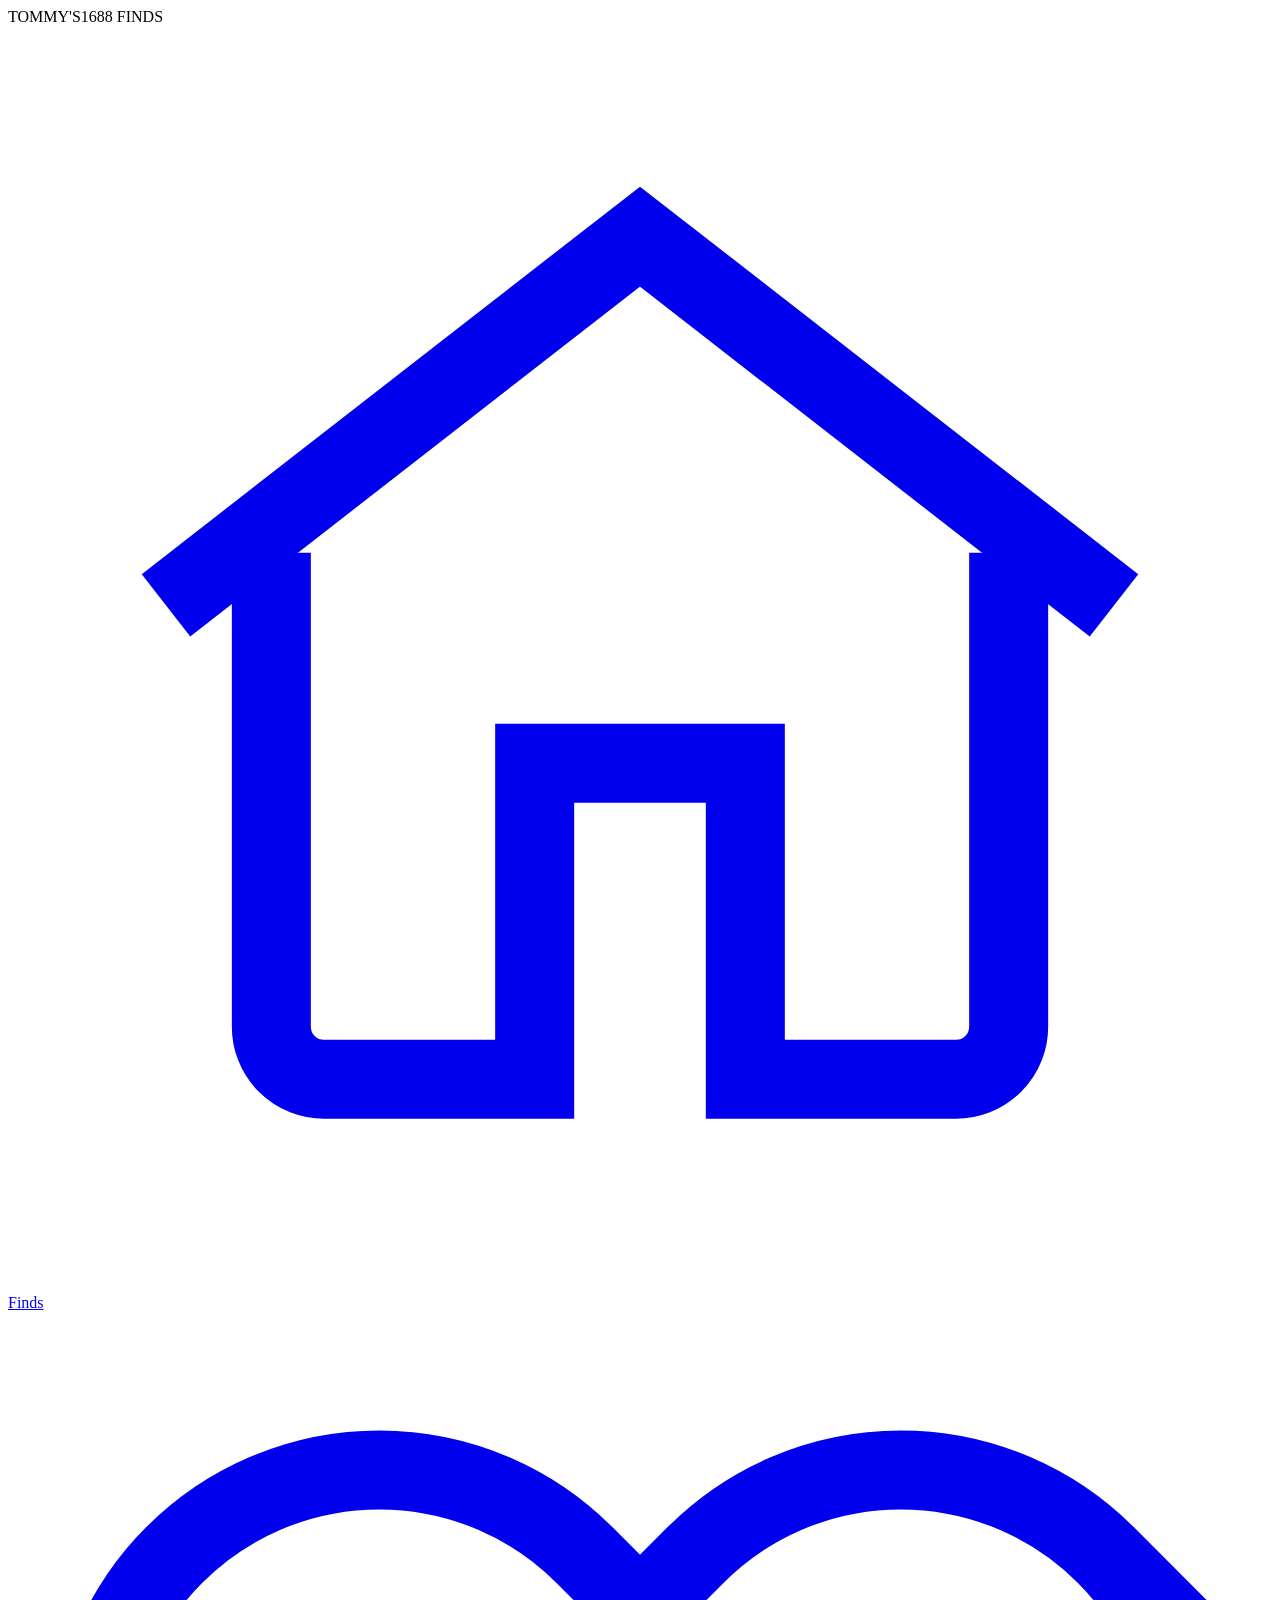
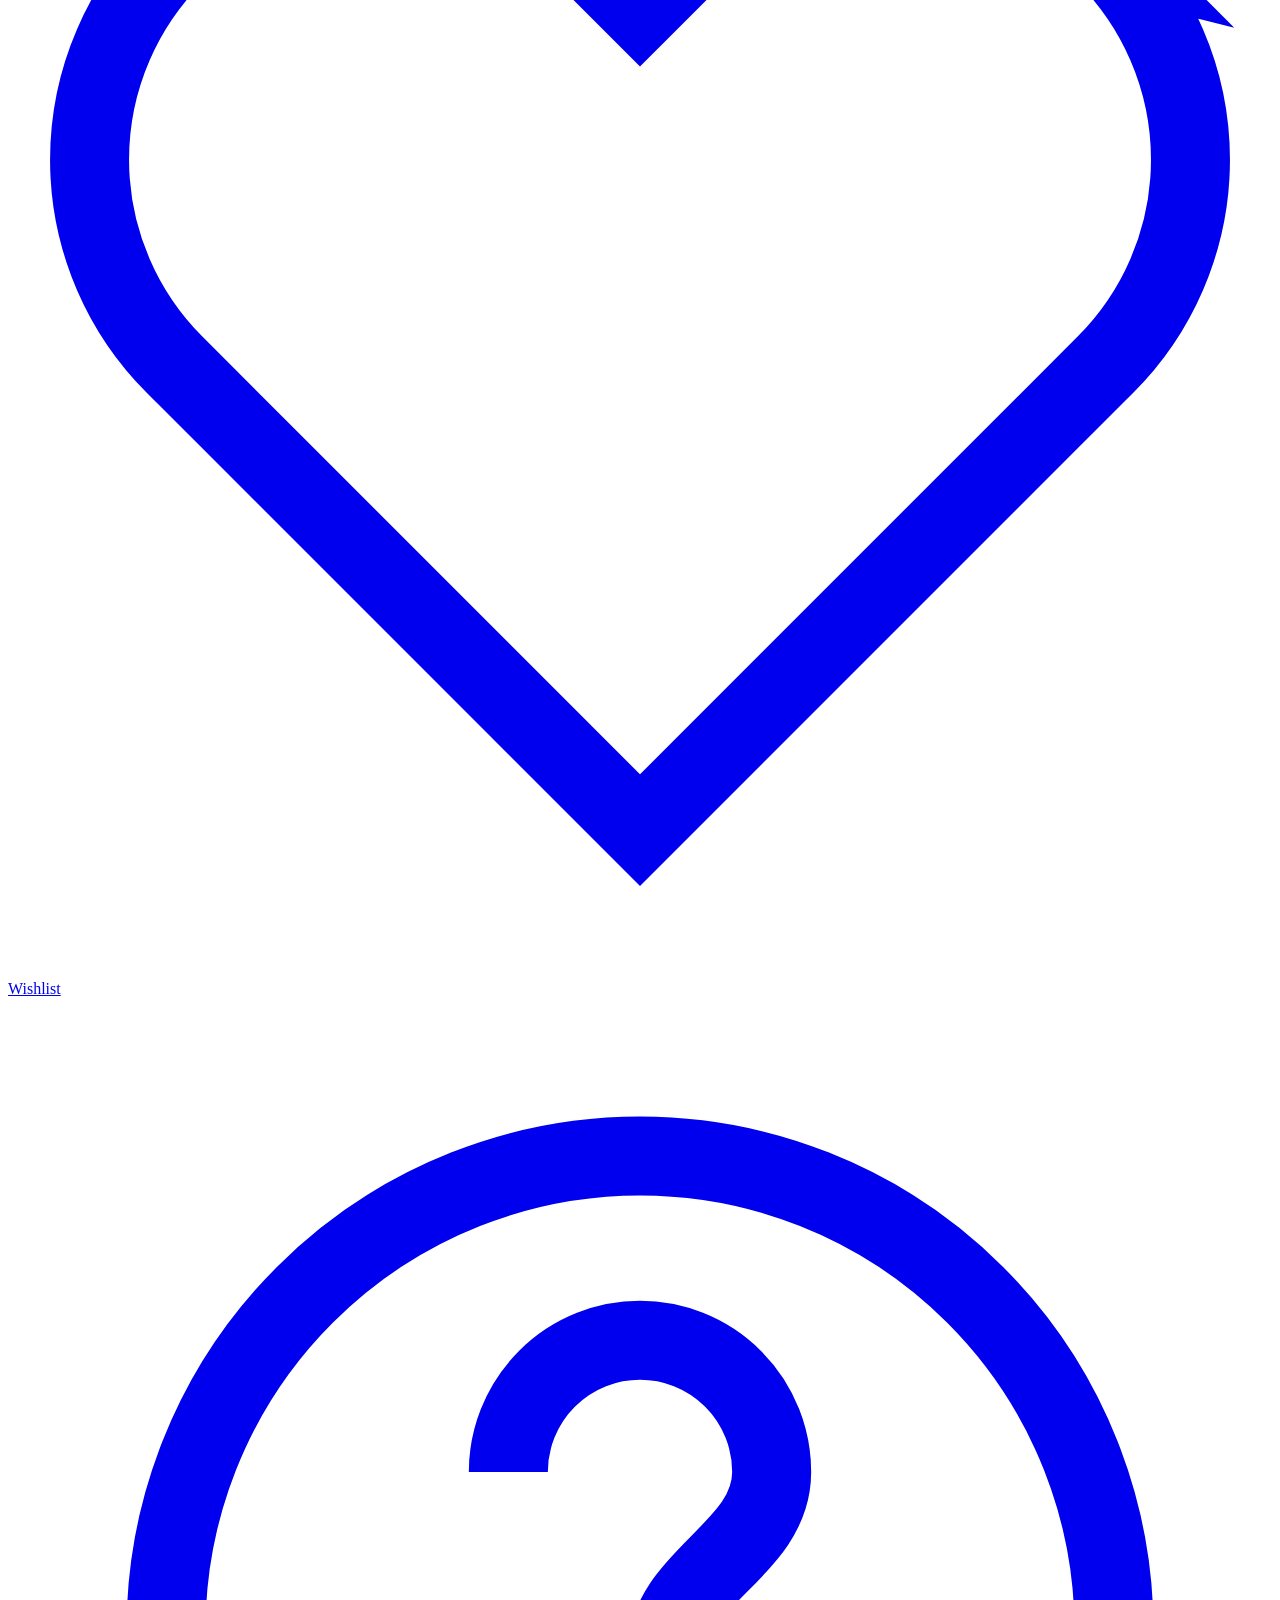
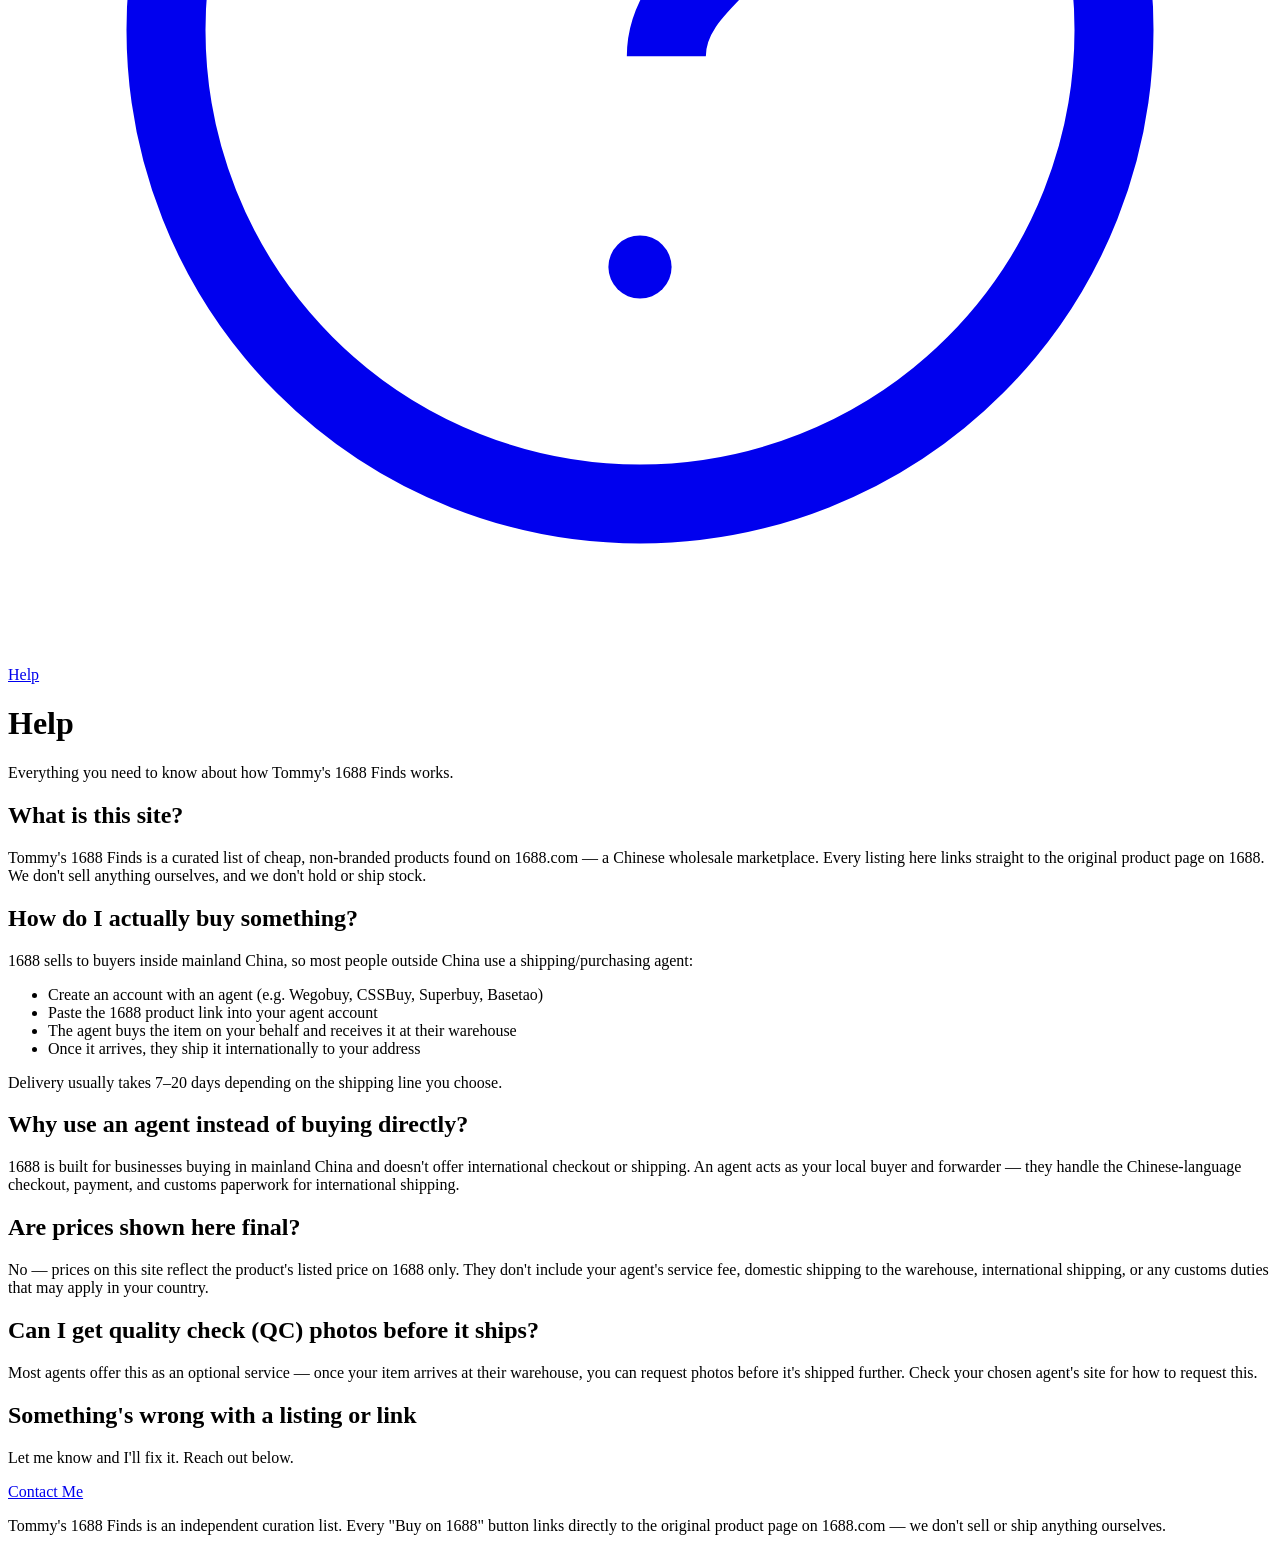
==== help.html @ e256de7d "Add files via upload" ====
<!DOCTYPE html>
<html lang="en">
<head>
<meta charset="UTF-8" />
<meta name="viewport" content="width=device-width, initial-scale=1.0" />
<title>Help — Tommy's 1688 Finds</title>
<link rel="icon" href="data:image/svg+xml,%3Csvg xmlns='http://www.w3.org/2000/svg' viewBox='0 0 100 100'%3E%3Crect width='100' height='100' rx='16' fill='%230a0a0a'/%3E%3Ctext x='50' y='68' font-family='Arial,sans-serif' font-size='58' font-weight='900' fill='%23fff' text-anchor='middle'%3ET%3C/text%3E%3C/svg%3E" />
<link rel="preconnect" href="https://fonts.googleapis.com" />
<link href="https://fonts.googleapis.com/css2?family=Archivo+Narrow:wght@400;500;600&family=Bebas+Neue&display=swap" rel="stylesheet" />
<link rel="stylesheet" href="assets/style.css" />
</head>
<body>

<div class="layout">

  <aside class="sidebar">
    <div class="logo">TOMMY'S<span>1688 FINDS</span></div>
    <nav class="side-nav">
      <a class="side-item" href="index.html">
        <svg viewBox="0 0 24 24" fill="none" stroke="currentColor" stroke-width="1.5"><path d="M3 11l9-7 9 7"/><path d="M5 10v9a1 1 0 0 0 1 1h4v-6h4v6h4a1 1 0 0 0 1-1v-9"/></svg>
        Finds
      </a>
      <a class="side-item" href="wishlist.html">
        <svg viewBox="0 0 24 24" fill="none" stroke="currentColor" stroke-width="1.5"><path d="M20.84 4.61a5.5 5.5 0 0 0-7.78 0L12 5.67l-1.06-1.06a5.5 5.5 0 0 0-7.78 7.78l1.06 1.06L12 21.23l7.78-7.78 1.06-1.06a5.5 5.5 0 0 0 0-7.78z"/></svg>
        Wishlist<span class="wish-count-badge" style="display:none;">0</span>
      </a>
      <a class="side-item active" href="help.html">
        <svg viewBox="0 0 24 24" fill="none" stroke="currentColor" stroke-width="1.5"><circle cx="12" cy="12" r="9"/><path d="M9.5 9a2.5 2.5 0 0 1 5 0c0 1.5-2 2-2 3.5"/><circle cx="12" cy="16.5" r=".6" fill="currentColor" stroke="none"/></svg>
        Help
      </a>
    </nav>
  </aside>

  <div class="main">

    <div class="page-header">
      <h1>Help</h1>
      <p>Everything you need to know about how Tommy's 1688 Finds works.</p>
    </div>

    <div class="help-wrap">

      <div class="help-section">
        <h2>What is this site?</h2>
        <p>Tommy's 1688 Finds is a curated list of cheap, non-branded products found on 1688.com — a Chinese wholesale marketplace. Every listing here links straight to the original product page on 1688. We don't sell anything ourselves, and we don't hold or ship stock.</p>
      </div>

      <div class="help-section">
        <h2>How do I actually buy something?</h2>
        <p>1688 sells to buyers inside mainland China, so most people outside China use a shipping/purchasing agent:</p>
        <ul>
          <li>Create an account with an agent (e.g. Wegobuy, CSSBuy, Superbuy, Basetao)</li>
          <li>Paste the 1688 product link into your agent account</li>
          <li>The agent buys the item on your behalf and receives it at their warehouse</li>
          <li>Once it arrives, they ship it internationally to your address</li>
        </ul>
        <p>Delivery usually takes 7–20 days depending on the shipping line you choose.</p>
      </div>

      <div class="help-section">
        <h2>Why use an agent instead of buying directly?</h2>
        <p>1688 is built for businesses buying in mainland China and doesn't offer international checkout or shipping. An agent acts as your local buyer and forwarder — they handle the Chinese-language checkout, payment, and customs paperwork for international shipping.</p>
      </div>

      <div class="help-section">
        <h2>Are prices shown here final?</h2>
        <p>No — prices on this site reflect the product's listed price on 1688 only. They don't include your agent's service fee, domestic shipping to the warehouse, international shipping, or any customs duties that may apply in your country.</p>
      </div>

      <div class="help-section">
        <h2>Can I get quality check (QC) photos before it ships?</h2>
        <p>Most agents offer this as an optional service — once your item arrives at their warehouse, you can request photos before it's shipped further. Check your chosen agent's site for how to request this.</p>
      </div>

      <div class="help-section">
        <h2>Something's wrong with a listing or link</h2>
        <p>Let me know and I'll fix it. Reach out below.</p>
        <a class="help-contact" href="mailto:youremail@example.com?subject=Tommy's%201688%20Finds%20-%20Issue">Contact Me</a>
      </div>

    </div>

    <footer>
      <p>Tommy's 1688 Finds is an independent curation list. Every "Buy on 1688" button links directly to the original product page on 1688.com — we don't sell or ship anything ourselves.</p>
    </footer>

  </div>
</div>

<script src="assets/shared.js"></script>
</body>
</html>
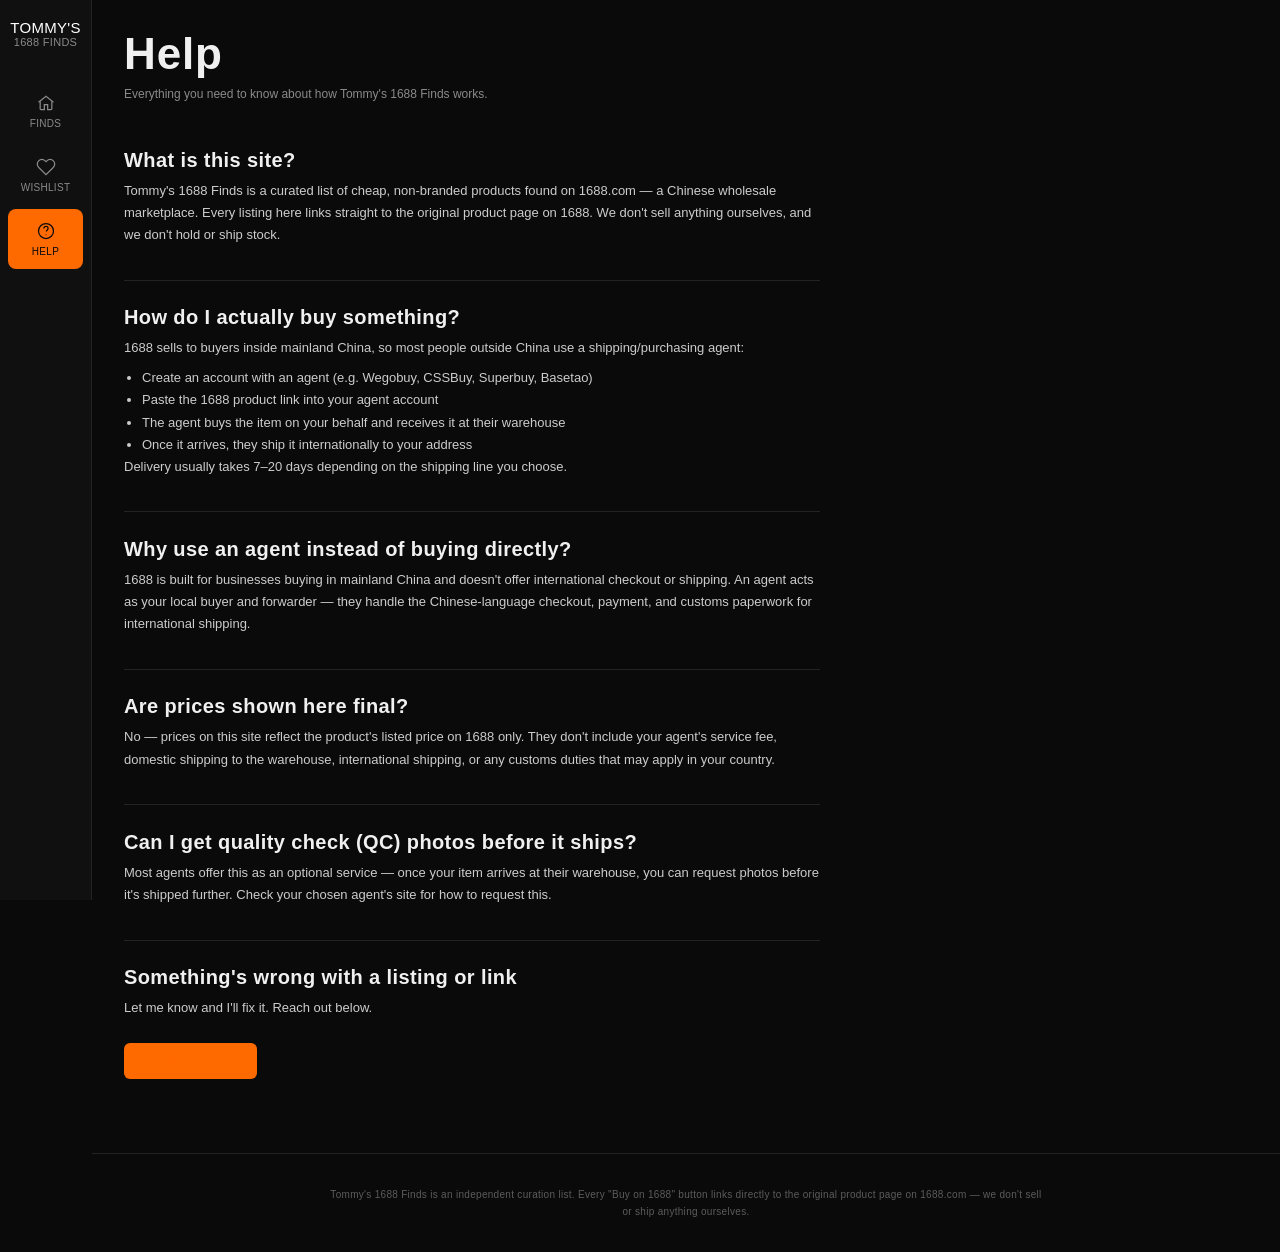
==== commit dd1e8f6a: "Add files via upload" ====
--- a/help.html
+++ b/help.html
@@ -7,7 +7,205 @@
 <link rel="icon" href="data:image/svg+xml,%3Csvg xmlns='http://www.w3.org/2000/svg' viewBox='0 0 100 100'%3E%3Crect width='100' height='100' rx='16' fill='%230a0a0a'/%3E%3Ctext x='50' y='68' font-family='Arial,sans-serif' font-size='58' font-weight='900' fill='%23fff' text-anchor='middle'%3ET%3C/text%3E%3C/svg%3E" />
 <link rel="preconnect" href="https://fonts.googleapis.com" />
 <link href="https://fonts.googleapis.com/css2?family=Archivo+Narrow:wght@400;500;600&family=Bebas+Neue&display=swap" rel="stylesheet" />
-<link rel="stylesheet" href="assets/style.css" />
+<style>
+
+  *, *::before, *::after { box-sizing: border-box; margin: 0; padding: 0; }
+
+  :root {
+    --bg: #0a0a0a;
+    --surface: #121212;
+    --sidebar-bg: #101010;
+    --card-bg: #fff;
+    --border: #232323;
+    --border2: #2c2c2c;
+    --text: #f0f0f0;
+    --muted: #8a8a8a;
+    --muted2: #5c5c5c;
+    --accent: #ff6a00;
+  }
+
+  body { font-family: 'Archivo Narrow', sans-serif; background: var(--bg); color: var(--text); min-height: 100vh; }
+
+  .layout { display: grid; grid-template-columns: 92px 1fr; min-height: 100vh; }
+
+  /* ── LEFT SIDEBAR ── */
+  .sidebar {
+    background: var(--sidebar-bg); border-right: 1px solid var(--border);
+    display: flex; flex-direction: column; align-items: center;
+    padding: 1.2rem 0; position: sticky; top: 0; height: 100vh;
+  }
+  .sidebar .logo { font-family: 'Bebas Neue', sans-serif; font-size: 15px; letter-spacing: .02em; text-align: center; line-height: 1.15; margin-bottom: 2rem; color: #fff; }
+  .sidebar .logo span { color: var(--muted); display: block; font-size: 11px; }
+  .side-nav { display: flex; flex-direction: column; gap: 4px; width: 100%; }
+  .side-item {
+    position: relative; display: flex; flex-direction: column; align-items: center; gap: 5px;
+    padding: 12px 6px; margin: 0 8px; border-radius: 8px; font-size: 10px; letter-spacing: .03em; text-transform: uppercase;
+    color: var(--muted); text-decoration: none; cursor: pointer; transition: color .15s ease, background .15s ease;
+  }
+  .side-item svg { width: 20px; height: 20px; }
+  .side-item.active { color: var(--bg); background: var(--accent); }
+  .side-item:not(.active):hover { color: #fff; background: rgba(255,255,255,.06); }
+  .side-item .wish-count-badge { position: absolute; top: 4px; right: 10px; }
+
+  /* ── MAIN ── */
+  .main { display: flex; flex-direction: column; min-width: 0; }
+
+  /* TOP BAR: search-first, like 1688 */
+  .topbar { display: flex; align-items: center; gap: 14px; padding: 1rem 2rem; border-bottom: 1px solid var(--border); }
+  .search-wrap { flex: 1; display: flex; max-width: 720px; }
+  .search-wrap input { flex: 1; background: var(--surface); border: 1px solid var(--border2); border-right: none; color: var(--text); padding: 12px 16px; border-radius: 6px 0 0 6px; font-family: inherit; font-size: 13px; transition: border-color .15s ease; }
+  .search-wrap input:focus { outline: none; border-color: var(--accent); }
+  .search-wrap button { padding: 0 22px; background: var(--accent); border: none; color: #fff; font-family: inherit; font-size: 13px; font-weight: 600; letter-spacing: .04em; border-radius: 0 6px 6px 0; cursor: pointer; transition: filter .15s ease; }
+  .search-wrap button:hover { filter: brightness(1.1); }
+  .topbar-right { display: flex; align-items: center; gap: 16px; margin-left: auto; }
+  .icon-btn { background: none; border: none; color: var(--muted); font-size: 15px; cursor: pointer; white-space: nowrap; display: inline-flex; align-items: center; justify-content: center; text-decoration: none; padding: 4px; }
+  .topbar-right svg { display: block; }
+  .icon-btn:hover { color: #fff; }
+
+  /* PROMO STRIP */
+  .promo-strip { display: flex; gap: 0; padding: 0 2rem; border-bottom: 1px solid var(--border); overflow-x: auto; }
+  .promo-item { display: flex; align-items: center; gap: 10px; padding: 14px 22px 14px 0; margin-right: 22px; border-right: 1px solid var(--border); white-space: nowrap; }
+  .promo-item:last-child { border-right: none; }
+  .promo-item .dot { width: 8px; height: 8px; border-radius: 50%; background: var(--accent); flex-shrink: 0; }
+  .promo-item .ptext strong { display: block; font-size: 12px; color: #fff; }
+  .promo-item .ptext span { font-size: 10px; color: var(--muted); }
+
+  /* HERO — small, since search/sidebar take priority now */
+  .hero { position: relative; padding: 1.8rem 2rem 1.6rem; display: flex; align-items: center; justify-content: space-between; flex-wrap: wrap; gap: 1rem; overflow: hidden; }
+  .hero::before {
+    content: ''; position: absolute; top: -60%; left: -8%; width: 420px; height: 420px;
+    background: radial-gradient(circle, rgba(255,106,0,.16) 0%, transparent 70%);
+    pointer-events: none; z-index: 0;
+  }
+  .hero-title, .hero-meta { position: relative; z-index: 1; }
+  .hero-title { font-family: 'Bebas Neue', sans-serif; font-size: clamp(28px, 4vw, 40px); letter-spacing: .02em; }
+  .hero-title .accent { color: var(--accent); text-shadow: 0 0 24px rgba(255,106,0,.35); }
+  .hero-meta { font-size: 11px; letter-spacing: .08em; text-transform: uppercase; color: var(--muted); display: flex; gap: 18px; }
+  .hero-meta strong { color: var(--text); }
+
+  /* STICKY FILTER CLUSTER */
+  .sticky-filters { position: sticky; top: 0; z-index: 60; background: var(--bg); transition: box-shadow .2s ease; }
+  .sticky-filters.scrolled { box-shadow: 0 8px 20px -8px rgba(0,0,0,.6); }
+
+  /* GENDER ROW */
+  .gender-row { display: flex; align-items: center; gap: 12px; padding: 14px 2rem; border-bottom: 1px solid var(--border); }
+  .gender-label { font-size: 11px; letter-spacing: .12em; text-transform: uppercase; color: var(--muted); margin-right: 4px; }
+  .gender-pill { padding: 8px 18px; border-radius: 20px; border: 1px solid var(--border2); background: transparent; color: var(--muted); font-family: inherit; font-size: 12px; letter-spacing: .04em; cursor: pointer; display: flex; align-items: center; gap: 6px; transition: all .15s ease; }
+  .gender-pill.active { background: #fff; color: #000; border-color: #fff; }
+  .gender-pill:not(.active):hover { border-color: #555; color: #ccc; }
+
+  /* CATEGORY CHIPS ROW */
+  .cat-row { display: flex; align-items: center; justify-content: space-between; padding: 0 2rem; border-bottom: 1px solid var(--border); }
+  .cat-tabs { display: flex; gap: 1.8rem; overflow-x: auto; }
+  .cat-tab { padding: 16px 0; font-size: 12px; letter-spacing: .1em; text-transform: uppercase; color: var(--muted); background: none; border: none; border-bottom: 2px solid transparent; cursor: pointer; font-family: inherit; white-space: nowrap; transition: color .15s ease, border-color .15s ease; }
+  .cat-tab.active { color: var(--text); border-bottom-color: var(--accent); }
+  .cat-tab:not(.active):hover { color: #ccc; }
+  .wishlist-link { font-size: 12px; letter-spacing: .1em; text-transform: uppercase; color: var(--muted); display: flex; align-items: center; gap: 6px; white-space: nowrap; margin-left: 1rem; background: none; border: none; cursor: pointer; font-family: inherit; transition: color .15s ease; }
+  .wishlist-link:hover { color: #fff; }
+  .wish-count-badge { background: var(--accent); color: #fff; font-size: 10px; font-weight: 700; min-width: 16px; height: 16px; padding: 0 4px; border-radius: 8px; display: inline-flex; align-items: center; justify-content: center; }
+
+  /* SUBCATEGORY ROW */
+  .subcat-row { display: flex; align-items: center; gap: 1.6rem; padding: 12px 2rem; border-bottom: 1px solid var(--border); overflow-x: auto; }
+  .subcat-tab { padding: 4px 0; font-size: 11px; letter-spacing: .06em; text-transform: uppercase; color: var(--muted); background: none; border: none; border-bottom: 1.5px solid transparent; cursor: pointer; font-family: inherit; white-space: nowrap; transition: color .15s ease; }
+  .subcat-tab.active { color: var(--text); border-bottom-color: var(--accent); }
+  .subcat-tab:not(.active):hover { color: #ccc; }
+
+
+  /* PRICE PILLS + SORT */
+  .filter-row2 { display: flex; align-items: center; gap: 10px; padding: 12px 2rem; flex-wrap: wrap; border-bottom: 1px solid var(--border); }
+  .price-pill { padding: 7px 14px; border-radius: 20px; border: 1px solid var(--border2); background: transparent; color: var(--muted); font-family: inherit; font-size: 11px; cursor: pointer; transition: all .15s ease; }
+  .price-pill.active { background: #fff; color: #000; border-color: #fff; }
+  .price-pill:not(.active):hover { border-color: #555; color: #ccc; }
+  .filter-row2 select { margin-left: auto; background: var(--surface); border: 1px solid var(--border2); color: var(--text); padding: 8px 12px; border-radius: 6px; font-family: inherit; font-size: 12px; cursor: pointer; }
+
+  /* EMPTY STATE */
+  .empty-state { grid-column: 1 / -1; text-align: center; padding: 4rem 1rem; color: var(--muted); font-size: 13px; }
+  .empty-state strong { display: block; color: #ddd; font-size: 16px; margin-bottom: 6px; font-family: 'Bebas Neue', sans-serif; letter-spacing: .04em; }
+
+  /* GRID */
+  .grid-count { padding: 14px 2rem 0; font-size: 12px; color: var(--muted); }
+  .grid { display: grid; grid-template-columns: repeat(auto-fill, minmax(210px, 1fr)); gap: 18px; padding: 12px 2rem 3rem; }
+  .card { background: var(--card-bg); border-radius: 8px; overflow: hidden; display: flex; flex-direction: column; cursor: pointer; box-shadow: 0 1px 3px rgba(0,0,0,.4); transition: transform .18s ease, box-shadow .18s ease; }
+  .card:hover { transform: translateY(-4px); box-shadow: 0 14px 28px -10px rgba(0,0,0,.6); }
+  .card-img { position: relative; aspect-ratio: 1/1; background: #e9e9e9; overflow: hidden; }
+  .card-img.loading { background: linear-gradient(100deg, #e9e9e9 30%, #f4f4f4 50%, #e9e9e9 70%); background-size: 200% 100%; animation: shimmer 1.3s infinite; }
+  @keyframes shimmer { 0% { background-position: 150% 0; } 100% { background-position: -50% 0; } }
+  .card-img img { width: 100%; height: 100%; object-fit: cover; display: block; transition: transform .35s ease, opacity .25s ease; opacity: 0; }
+  .card-img img.loaded { opacity: 1; }
+  .card:hover .card-img img.loaded { transform: scale(1.06); }
+  .card-badge { position: absolute; top: 10px; left: 10px; font-size: 10px; letter-spacing: .06em; text-transform: uppercase; font-weight: 700; padding: 4px 9px; background: var(--accent); color: #fff; border-radius: 3px; }
+  .card-badge.new { background: #fff; color: #1a1a1a; }
+  .wish-btn { position: absolute; top: 10px; right: 10px; width: 28px; height: 28px; border-radius: 50%; background: rgba(0,0,0,.5); border: none; color: #fff; font-size: 13px; cursor: pointer; transition: background .15s ease, color .15s ease, transform .15s ease; }
+  .wish-btn:hover { background: rgba(0,0,0,.7); color: #ff5c5c; transform: scale(1.1); }
+  .wish-btn.active { color: #ff5c5c; }
+  .card-body { padding: 12px 14px 14px; background: #141414; flex: 1; display: flex; flex-direction: column; }
+  .card-cat { font-size: 10px; letter-spacing: .12em; text-transform: uppercase; color: var(--muted); margin-bottom: 4px; }
+  .card-name { font-size: 13px; font-weight: 600; color: #eee; margin-bottom: 8px; line-height: 1.3; }
+  .card-tags { display: flex; gap: 5px; flex-wrap: wrap; margin-bottom: 8px; }
+  .card-tags span { font-size: 9px; letter-spacing: .04em; text-transform: uppercase; color: var(--muted); border: 1px solid var(--border2); border-radius: 3px; padding: 2px 7px; }
+  .card-price { font-family: 'Bebas Neue', sans-serif; font-size: 20px; margin-bottom: 8px; letter-spacing: .02em; }
+  .buy-btn { display: block; text-align: center; padding: 10px; background: #fff; color: #000; text-decoration: none; font-size: 11px; letter-spacing: .1em; text-transform: uppercase; font-weight: 700; border-radius: 5px; margin-top: auto; transition: background .15s ease, color .15s ease; }
+  .buy-btn:hover { background: var(--accent); color: #fff; }
+
+  footer { padding: 2rem; border-top: 1px solid var(--border); text-align: center; }
+  footer p { font-size: 10px; color: var(--muted2); letter-spacing: .03em; max-width: 720px; margin: 0 auto; line-height: 1.7; }
+
+  /* QUICK VIEW MODAL */
+  .qv-overlay { position: fixed; inset: 0; background: rgba(0,0,0,.75); z-index: 300; display: none; align-items: center; justify-content: center; padding: 1.5rem; }
+  .qv-overlay.open { display: flex; }
+  .qv-modal { background: #141414; border: 1px solid var(--border2); border-radius: 10px; max-width: 760px; width: 100%; max-height: 88vh; overflow-y: auto; display: grid; grid-template-columns: 1fr 1fr; position: relative; }
+  @media (max-width: 640px) { .qv-modal { grid-template-columns: 1fr; } }
+  .qv-close { position: absolute; top: 10px; right: 12px; background: none; border: none; color: var(--muted); font-size: 22px; cursor: pointer; z-index: 2; }
+  .qv-close:hover { color: #fff; }
+  .qv-img { background: #e9e9e9; aspect-ratio: 1/1; }
+  .qv-img img { width: 100%; height: 100%; object-fit: cover; display: block; }
+  .qv-info { padding: 1.6rem; display: flex; flex-direction: column; gap: 8px; }
+  .qv-cat { font-size: 11px; text-transform: uppercase; letter-spacing: .08em; color: var(--muted); }
+  .qv-name { font-family: 'Bebas Neue', sans-serif; font-size: 24px; letter-spacing: .02em; line-height: 1.1; }
+  .qv-price { font-family: 'Bebas Neue', sans-serif; font-size: 30px; margin: 4px 0; }
+  .qv-tags { display: flex; gap: 6px; flex-wrap: wrap; }
+  .qv-tags span { font-size: 10px; letter-spacing: .04em; text-transform: uppercase; color: var(--muted); border: 1px solid var(--border2); border-radius: 3px; padding: 3px 8px; }
+  .qv-buy { margin-top: 10px; text-align: center; padding: 12px; background: #fff; color: #000; text-decoration: none; font-size: 12px; letter-spacing: .1em; text-transform: uppercase; font-weight: 700; border-radius: 6px; }
+  .qv-buy:hover { opacity: .85; }
+
+  /* SIMPLE PAGE HEADER (wishlist / help) */
+  .page-header { padding: 1.8rem 2rem 1.2rem; }
+  .page-header h1 { font-family: 'Bebas Neue', sans-serif; font-size: clamp(30px, 5vw, 44px); letter-spacing: .02em; }
+  .page-header p { font-size: 12px; color: var(--muted); margin-top: 6px; max-width: 520px; line-height: 1.6; }
+
+  /* HELP PAGE */
+  .help-wrap { padding: 0 2rem 3rem; max-width: 760px; }
+  .help-section { padding: 1.6rem 0; border-bottom: 1px solid var(--border); }
+  .help-section:last-child { border-bottom: none; }
+  .help-section h2 { font-family: 'Bebas Neue', sans-serif; font-size: 20px; letter-spacing: .02em; margin-bottom: 8px; }
+  .help-section p { font-size: 13px; color: #ccc; line-height: 1.7; margin-bottom: 8px; }
+  .help-section a { color: var(--accent); text-decoration: underline; }
+  .help-section ul { margin: 8px 0 0 18px; }
+  .help-section li { font-size: 13px; color: #ccc; line-height: 1.7; }
+  .help-contact { margin-top: 1rem; display: inline-block; padding: 11px 22px; background: var(--accent); color: #fff; text-decoration: none; font-size: 12px; letter-spacing: .08em; text-transform: uppercase; font-weight: 700; border-radius: 6px; }
+  .help-contact:hover { filter: brightness(1.1); }
+
+  /* EMPTY PAGE STATE (wishlist page) */
+  .page-empty { text-align: center; padding: 4rem 2rem; color: var(--muted); }
+  .page-empty strong { display: block; color: #ddd; font-size: 22px; margin-bottom: 8px; font-family: 'Bebas Neue', sans-serif; letter-spacing: .02em; }
+  .page-empty a { display: inline-block; margin-top: 16px; padding: 10px 22px; background: #fff; color: #000; text-decoration: none; font-size: 12px; letter-spacing: .08em; text-transform: uppercase; font-weight: 700; border-radius: 6px; }
+
+  
+  @media (max-width: 720px) {
+    .layout { grid-template-columns: 1fr; }
+    .sidebar { flex-direction: row; height: auto; position: static; overflow-x: auto; padding: .6rem; }
+    .sidebar .logo { display: none; }
+    .side-nav { flex-direction: row; }
+    .side-item { border-left: none; border-bottom: 2px solid transparent; padding: 8px 12px; }
+    .side-item.active, .side-item:hover { border-left-color: transparent; border-bottom-color: #fff; }
+    .topbar, .promo-strip, .hero, .cat-row, .gender-row, .subcat-row, .filter-row2, .grid-count, .grid, footer, .page-header, .help-wrap { padding-left: 1.1rem; padding-right: 1.1rem; }
+    .filter-row2 select { margin-left: 0; width: 100%; }
+    .search-wrap { max-width: none; }
+    .topbar { flex-wrap: wrap; }
+    .topbar-right { margin-left: 0; }
+  }
+
+</style>
 </head>
 <body>
 
@@ -87,6 +285,99 @@
   </div>
 </div>
 
-<script src="assets/shared.js"></script>
+<script>
+// ─────────────────────────────────────────────
+// CATEGORY TAXONOMY
+// ─────────────────────────────────────────────
+const CATEGORIES = {
+  tops:        { label: "Tops",        subs: ["Tees","Long Sleeves","Jerseys","Hoodies","Zip-Ups","Jackets","Sweaters","Knits","Coats","Tracksuits"] },
+  bottoms:     { label: "Bottoms",     subs: ["Pants","Jeans","Sweatpants","Shorts","Tracksuits"] },
+  footwear:    { label: "Footwear",    subs: ["Sneakers","Slippers","Boots"] },
+  accessories: { label: "Accessories", subs: ["Jewelry","Glasses","Belts","Bags","Wallets","Scarves","Headwear","Socks"] },
+  others:      { label: "Others",      subs: ["Lego","Room Decor","Electronics","Miscellaneous"] }
+};
+
+// ─────────────────────────────────────────────
+// PRODUCTS — edit this array to add your finds.
+// buyLink should be the direct 1688 product URL.
+// gender: "men" | "women" | "unisex"
+// mainCat: one of the keys above · subCat: one of that category's subs
+// hot: true/false — set manually for trending items
+// "New" is automatic: any item added within the last 7 days
+// ─────────────────────────────────────────────
+const products = [
+  { id: 1, addedDate: "2026-08-10", name: "Basic Cotton Tee (Blank, Heavyweight)", gender: "unisex", mainCat: "tops", subCat: "Tees", price: 3.10, hot: false, colors: ["Black","White","Grey"], buyLink: "https://detail.1688.com/offer/812034601.html", image: "https://placehold.co/500x500/e9e9e9/999?text=%20" },
+  { id: 2, addedDate: "2026-08-09", name: "Zip-Up Fleece Hoodie (Plain)", gender: "unisex", mainCat: "tops", subCat: "Hoodies", price: 8.40, hot: true, colors: ["Black","Grey","Navy"], buyLink: "https://detail.1688.com/offer/812034602.html", image: "https://placehold.co/500x500/e9e9e9/999?text=%20" },
+  { id: 3, addedDate: "2026-08-05", name: "Ribbed Knit Sweater (Crewneck)", gender: "women", mainCat: "tops", subCat: "Knits", price: 9.80, hot: false, colors: ["Beige","Sage","Wine"], buyLink: "https://detail.1688.com/offer/812034603.html", image: "https://placehold.co/500x500/e9e9e9/999?text=%20" },
+  { id: 4, addedDate: "2026-08-08", name: "Straight Fit Denim Jeans", gender: "men", mainCat: "bottoms", subCat: "Jeans", price: 12.50, hot: false, colors: ["Blue","Black"], buyLink: "https://detail.1688.com/offer/812034604.html", image: "https://placehold.co/500x500/e9e9e9/999?text=%20" },
+  { id: 5, addedDate: "2026-08-07", name: "Fleece Jogger Sweatpants", gender: "unisex", mainCat: "bottoms", subCat: "Sweatpants", price: 7.90, hot: true, colors: ["Black","Grey","Beige"], buyLink: "https://detail.1688.com/offer/812034605.html", image: "https://placehold.co/500x500/e9e9e9/999?text=%20" },
+  { id: 6, addedDate: "2026-08-01", name: "Mesh Athletic Shorts", gender: "men", mainCat: "bottoms", subCat: "Shorts", price: 4.60, hot: false, colors: ["Black","Navy","Red"], buyLink: "https://detail.1688.com/offer/812034606.html", image: "https://placehold.co/500x500/e9e9e9/999?text=%20" },
+  { id: 7, addedDate: "2026-08-06", name: "Canvas Low-Top Sneakers (Blank)", gender: "unisex", mainCat: "footwear", subCat: "Sneakers", price: 11.20, hot: false, colors: ["White","Black"], buyLink: "https://detail.1688.com/offer/812034607.html", image: "https://placehold.co/500x500/e9e9e9/999?text=%20" },
+  { id: 8, addedDate: "2026-07-30", name: "Fleece-Lined Slippers", gender: "unisex", mainCat: "footwear", subCat: "Slippers", price: 3.90, hot: false, colors: ["Grey","Brown"], buyLink: "https://detail.1688.com/offer/812034608.html", image: "https://placehold.co/500x500/e9e9e9/999?text=%20" },
+  { id: 9, addedDate: "2026-08-04", name: "Minimalist Chain Necklace", gender: "women", mainCat: "accessories", subCat: "Jewelry", price: 2.30, hot: false, colors: ["Silver","Gold"], buyLink: "https://detail.1688.com/offer/812034609.html", image: "https://placehold.co/500x500/e9e9e9/999?text=%20" },
+  { id: 10, addedDate: "2026-07-28", name: "Square Frame Clear-Lens Glasses", gender: "unisex", mainCat: "accessories", subCat: "Glasses", price: 2.80, hot: false, colors: ["Black","Tortoise"], buyLink: "https://detail.1688.com/offer/812034610.html", image: "https://placehold.co/500x500/e9e9e9/999?text=%20" },
+  { id: 11, addedDate: "2026-08-03", name: "Canvas Crossbody Bag", gender: "unisex", mainCat: "accessories", subCat: "Bags", price: 6.50, hot: true, colors: ["Black","Beige","Olive"], buyLink: "https://detail.1688.com/offer/812034611.html", image: "https://placehold.co/500x500/e9e9e9/999?text=%20" },
+  { id: 12, addedDate: "2026-07-25", name: "Ribbed Beanie (Plain)", gender: "unisex", mainCat: "accessories", subCat: "Headwear", price: 1.90, hot: false, colors: ["Black","Grey","Cream"], buyLink: "https://detail.1688.com/offer/812034612.html", image: "https://placehold.co/500x500/e9e9e9/999?text=%20" },
+  { id: 13, addedDate: "2026-07-20", name: "Classic Brick-Compatible Building Set (500pc)", gender: "unisex", mainCat: "others", subCat: "Lego", price: 14.00, hot: false, colors: ["Multicolor"], buyLink: "https://detail.1688.com/offer/812034613.html", image: "https://placehold.co/500x500/e9e9e9/999?text=%20" },
+  { id: 14, addedDate: "2026-08-02", name: "RGB LED Strip Lights (5m, App Control)", gender: "unisex", mainCat: "others", subCat: "Electronics", price: 6.40, hot: true, colors: ["Multicolor"], buyLink: "https://detail.1688.com/offer/812034614.html", image: "https://placehold.co/500x500/e9e9e9/999?text=%20" },
+  { id: 15, addedDate: "2026-07-22", name: "Ceramic Vase (Minimalist)", gender: "unisex", mainCat: "others", subCat: "Room Decor", price: 5.20, hot: false, colors: ["White","Terracotta"], buyLink: "https://detail.1688.com/offer/812034615.html", image: "https://placehold.co/500x500/e9e9e9/999?text=%20" },
+];
+
+// A product counts as "New" if it was added within the last 7 days
+function isNewProduct(p) {
+  const added = new Date(p.addedDate + "T00:00:00");
+  const days = (new Date() - added) / (1000 * 60 * 60 * 24);
+  return days <= 7;
+}
+function getBadge(p) {
+  if (p.hot) return { text: 'hot', cls: 'hot' };
+  if (isNewProduct(p)) return { text: 'new', cls: 'new' };
+  return null;
+}
+
+// ─────────────────────────────────────────────
+// WISHLIST — persisted in localStorage, so it's
+// tied to whoever's browser is using the site.
+// ─────────────────────────────────────────────
+function getWishlist() { try { return JSON.parse(localStorage.getItem('tf_wishlist') || '[]'); } catch (e) { return []; } }
+function saveWishlist(w) { localStorage.setItem('tf_wishlist', JSON.stringify(w)); }
+function isWishlisted(id) { return getWishlist().includes(id); }
+
+function toggleWishlist(id, evt) {
+  if (evt) evt.stopPropagation();
+  let w = getWishlist();
+  w = w.includes(id) ? w.filter(x => x !== id) : [...w, id];
+  saveWishlist(w);
+  updateWishlistBadges();
+  if (typeof onWishlistChange === 'function') onWishlistChange();
+}
+
+// Updates the little count bubble next to any "Wishlist" nav link on the page
+function updateWishlistBadges() {
+  const count = getWishlist().length;
+  document.querySelectorAll('.wish-count-badge').forEach(el => {
+    el.textContent = count;
+    el.style.display = count ? 'inline-flex' : 'none';
+  });
+  document.querySelectorAll('.wish-btn').forEach(btn => {
+    const id = Number(btn.dataset.wishId);
+    btn.classList.toggle('active', getWishlist().includes(id));
+  });
+}
+
+// Shows the site's "last updated" date (most recent addedDate) wherever
+// an element with these ids exists on the page.
+function setUpdatedDateLabel() {
+  const latest = products.reduce((a, p) => p.addedDate > a ? p.addedDate : a, products[0].addedDate);
+  const formatted = new Date(latest + "T00:00:00").toLocaleDateString('en-US', { month: 'short', day: 'numeric', year: 'numeric' });
+  ['hero-updated', 'promo-updated'].forEach(id => {
+    const el = document.getElementById(id);
+    if (el) el.textContent = 'Updated ' + formatted;
+  });
+}
+
+document.addEventListener('DOMContentLoaded', updateWishlistBadges);
+
+</script>
 </body>
 </html>
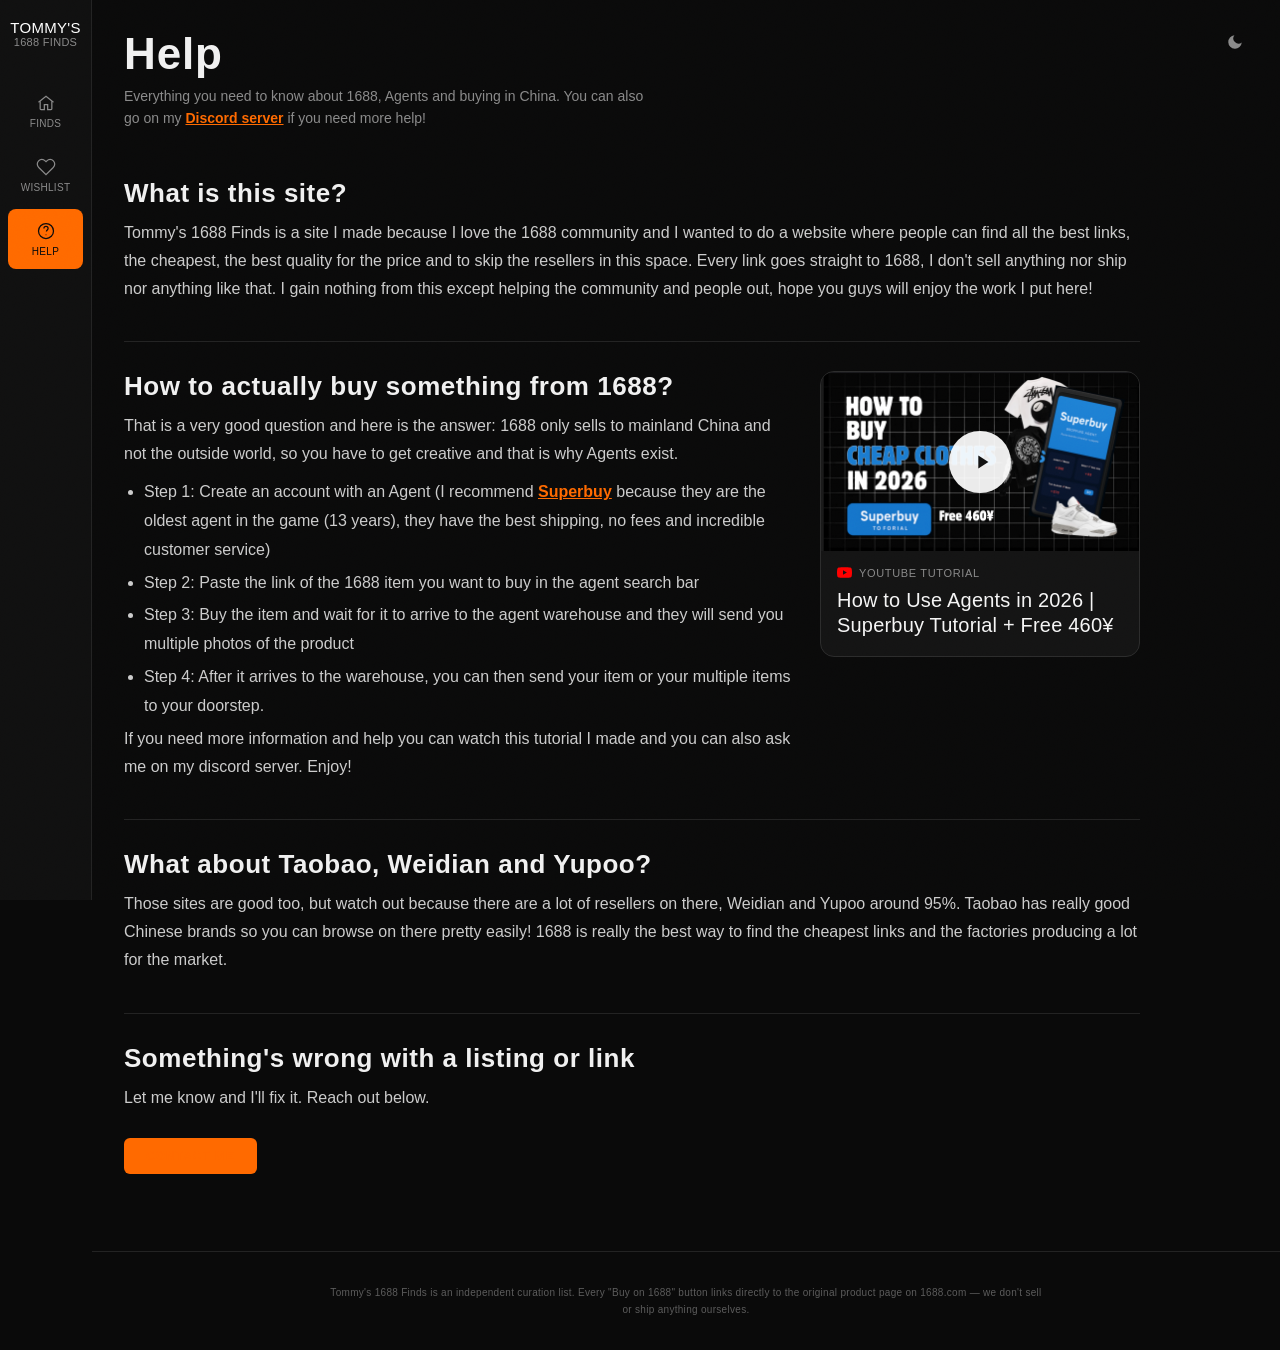
==== commit d2f7ad5e: "Update print statement from 'Hello' to 'Goodbye'" ====
--- a/help.html
+++ b/help.html
@@ -2,6 +2,7 @@
 <html lang="en">
 <head>
 <meta charset="UTF-8" />
+<script>if(localStorage.getItem("tf_theme")==="light")document.documentElement.classList.add("light");</script>
 <meta name="viewport" content="width=device-width, initial-scale=1.0" />
 <title>Help — Tommy's 1688 Finds</title>
 <link rel="icon" href="data:image/svg+xml,%3Csvg xmlns='http://www.w3.org/2000/svg' viewBox='0 0 100 100'%3E%3Crect width='100' height='100' rx='16' fill='%230a0a0a'/%3E%3Ctext x='50' y='68' font-family='Arial,sans-serif' font-size='58' font-weight='900' fill='%23fff' text-anchor='middle'%3ET%3C/text%3E%3C/svg%3E" />
@@ -24,7 +25,43 @@
     --accent: #ff6a00;
   }
 
+  :root.light {
+    --bg: #f5f5f3;
+    --surface: #ffffff;
+    --sidebar-bg: #ffffff;
+    --border: #e3e2e0;
+    --border2: #d2d1cf;
+    --text: #111111;
+    --muted: #6b6b6b;
+    --muted2: #9a9a9a;
+  }
+  :root.light .sidebar { border-right-color: var(--border); }
+  :root.light .side-item:not(.active):hover { background: rgba(0,0,0,.05); }
+  :root.light .search-wrap input { background: #fff; }
+  :root.light .filter-row2 select { background: #fff; }
+  :root.light .gender-pill.active,
+  :root.light .price-pill.active { background: #111; color: #fff; border-color: #111; }
+  :root.light .cat-tab.active { color: #111; }
+  :root.light .wishlist-link:hover { color: #111; }
+  :root.light .card-img { background: #eee; }
+  :root.light .qv-modal, :root.light .qv-img { background: #fff; }
+
+
   body { font-family: 'Archivo Narrow', sans-serif; background: var(--bg); color: var(--text); min-height: 100vh; }
+  /* GRAIN TEXTURE OVERLAY */
+  body::before {
+    content: ''; position: fixed; inset: 0; z-index: 999; pointer-events: none;
+    opacity: .035; mix-blend-mode: overlay;
+    background-image: url("data:image/svg+xml,%3Csvg xmlns='http://www.w3.org/2000/svg' width='120' height='120'%3E%3Cfilter id='n'%3E%3CfeTurbulence type='fractalNoise' baseFrequency='0.9' numOctaves='2' stitchTiles='stitch'/%3E%3C/filter%3E%3Crect width='100%25' height='100%25' filter='url(%23n)'/%3E%3C/svg%3E");
+  }
+
+  /* CUSTOM SCROLLBAR */
+  ::-webkit-scrollbar { width: 10px; height: 10px; }
+  ::-webkit-scrollbar-track { background: var(--bg); }
+  ::-webkit-scrollbar-thumb { background: var(--border2); border-radius: 6px; border: 2px solid var(--bg); }
+  ::-webkit-scrollbar-thumb:hover { background: var(--accent); }
+  * { scrollbar-color: var(--border2) var(--bg); scrollbar-width: thin; }
+
 
   .layout { display: grid; grid-template-columns: 92px 1fr; min-height: 100vh; }
 
@@ -169,21 +206,38 @@
   .qv-buy:hover { opacity: .85; }
 
   /* SIMPLE PAGE HEADER (wishlist / help) */
-  .page-header { padding: 1.8rem 2rem 1.2rem; }
+  .page-header { padding: 1.8rem 2rem 1.2rem; display: flex; align-items: flex-start; justify-content: space-between; gap: 1rem; }
   .page-header h1 { font-family: 'Bebas Neue', sans-serif; font-size: clamp(30px, 5vw, 44px); letter-spacing: .02em; }
   .page-header p { font-size: 12px; color: var(--muted); margin-top: 6px; max-width: 520px; line-height: 1.6; }
+  .icon-btn { background: none; border: none; color: var(--muted); font-size: 15px; cursor: pointer; white-space: nowrap; display: inline-flex; align-items: center; justify-content: center; text-decoration: none; padding: 4px; flex-shrink: 0; }
 
   /* HELP PAGE */
-  .help-wrap { padding: 0 2rem 3rem; max-width: 760px; }
-  .help-section { padding: 1.6rem 0; border-bottom: 1px solid var(--border); }
+  .help-wrap { padding: 0 2rem 3rem; max-width: 1080px; }
+  .help-section { padding: 1.8rem 0; border-bottom: 1px solid var(--border); }
   .help-section:last-child { border-bottom: none; }
-  .help-section h2 { font-family: 'Bebas Neue', sans-serif; font-size: 20px; letter-spacing: .02em; margin-bottom: 8px; }
-  .help-section p { font-size: 13px; color: #ccc; line-height: 1.7; margin-bottom: 8px; }
+  .help-section h2 { font-family: 'Bebas Neue', sans-serif; font-size: 26px; letter-spacing: .02em; margin-bottom: 10px; }
+  .help-section p { font-size: 16px; color: #ccc; line-height: 1.75; margin-bottom: 10px; }
   .help-section a { color: var(--accent); text-decoration: underline; }
-  .help-section ul { margin: 8px 0 0 18px; }
-  .help-section li { font-size: 13px; color: #ccc; line-height: 1.7; }
+  .help-section ul { margin: 10px 0 0 20px; }
+  .help-section li { font-size: 16px; color: #ccc; line-height: 1.8; margin-bottom: 4px; }
   .help-contact { margin-top: 1rem; display: inline-block; padding: 11px 22px; background: var(--accent); color: #fff; text-decoration: none; font-size: 12px; letter-spacing: .08em; text-transform: uppercase; font-weight: 700; border-radius: 6px; }
   .help-contact:hover { filter: brightness(1.1); }
+  .help-flex { display: flex; gap: 1.6rem; align-items: flex-start; justify-content: space-between; flex-wrap: wrap; }
+  .help-flex-text { flex: 1 1 340px; min-width: 0; }
+  .help-video { flex: 0 1 320px; min-width: 280px; max-width: 340px; margin-left: auto; background: #141414; border: 1px solid var(--border2); border-radius: 14px; overflow: hidden; cursor: pointer; transition: transform .18s ease, box-shadow .18s ease; }
+  .help-video:hover { transform: translateY(-3px); box-shadow: 0 14px 28px -10px rgba(0,0,0,.6); }
+  .help-video-thumb { position: relative; aspect-ratio: 16/9; background: #000; overflow: hidden; }
+  .help-video-thumb img { width: 100%; height: 100%; object-fit: cover; display: block; }
+  .help-video-thumb iframe { width: 100%; height: 100%; border: none; display: block; }
+  .help-video-play { position: absolute; top: 50%; left: 50%; transform: translate(-50%,-50%); width: 62px; height: 62px; border-radius: 50%; background: rgba(255,255,255,.92); display: flex; align-items: center; justify-content: center; transition: transform .15s ease, background .15s ease; }
+  .help-video:hover .help-video-play { transform: translate(-50%,-50%) scale(1.08); background: #fff; }
+  .help-video-play svg { width: 22px; height: 22px; margin-left: 3px; fill: #111; }
+  .help-video-meta { padding: 14px 16px 18px; }
+  .help-video-source { display: flex; align-items: center; gap: 7px; font-size: 11px; letter-spacing: .06em; text-transform: uppercase; color: var(--muted); margin-bottom: 8px; }
+  .help-video-source svg { width: 15px; height: 15px; fill: #ff0000; flex-shrink: 0; }
+  .help-video-title { font-family: 'Bebas Neue', sans-serif; font-size: 20px; letter-spacing: .01em; line-height: 1.25; color: #f5f5f5; }
+  .superbuy-link, .discord-link { color: var(--accent); text-decoration: underline; font-weight: 600; }
+  .page-header p { font-size: 14px; }
 
   /* EMPTY PAGE STATE (wishlist page) */
   .page-empty { text-align: center; padding: 4rem 2rem; color: var(--muted); }
@@ -232,42 +286,57 @@
   <div class="main">
 
     <div class="page-header">
-      <h1>Help</h1>
-      <p>Everything you need to know about how Tommy's 1688 Finds works.</p>
+      <div>
+        <h1>Help</h1>
+        <p>Everything you need to know about 1688, Agents and buying in China. You can also go on my <a class="discord-link" href="https://discord.com/invite/yJHHqZzrXt" target="_blank" rel="noopener">Discord server</a> if you need more help!</p>
+      </div>
+      <button class="icon-btn" id="theme-toggle" title="Toggle theme" aria-label="Toggle theme">
+        <svg class="icon-moon" width="18" height="18" viewBox="0 0 24 24" fill="currentColor"><path d="M21 12.79A9 9 0 1 1 11.21 3 7 7 0 0 0 21 12.79z"/></svg>
+        <svg class="icon-sun" width="18" height="18" viewBox="0 0 24 24" fill="none" stroke="currentColor" stroke-width="2" style="display:none;"><circle cx="12" cy="12" r="4"/><path d="M12 2v2M12 20v2M4.93 4.93l1.41 1.41M17.66 17.66l1.41 1.41M2 12h2M20 12h2M4.93 19.07l1.41-1.41M17.66 6.34l1.41-1.41"/></svg>
+      </button>
     </div>
 
     <div class="help-wrap">
 
       <div class="help-section">
         <h2>What is this site?</h2>
-        <p>Tommy's 1688 Finds is a curated list of cheap, non-branded products found on 1688.com — a Chinese wholesale marketplace. Every listing here links straight to the original product page on 1688. We don't sell anything ourselves, and we don't hold or ship stock.</p>
+        <p>Tommy's 1688 Finds is a site I made because I love the 1688 community and I wanted to do a website where people can find all the best links, the cheapest, the best quality for the price and to skip the resellers in this space. Every link goes straight to 1688, I don't sell anything nor ship nor anything like that. I gain nothing from this except helping the community and people out, hope you guys will enjoy the work I put here!</p>
       </div>
 
       <div class="help-section">
-        <h2>How do I actually buy something?</h2>
-        <p>1688 sells to buyers inside mainland China, so most people outside China use a shipping/purchasing agent:</p>
-        <ul>
-          <li>Create an account with an agent (e.g. Wegobuy, CSSBuy, Superbuy, Basetao)</li>
-          <li>Paste the 1688 product link into your agent account</li>
-          <li>The agent buys the item on your behalf and receives it at their warehouse</li>
-          <li>Once it arrives, they ship it internationally to your address</li>
-        </ul>
-        <p>Delivery usually takes 7–20 days depending on the shipping line you choose.</p>
+        <div class="help-flex">
+          <div class="help-flex-text">
+            <h2>How to actually buy something from 1688?</h2>
+            <p>That is a very good question and here is the answer: 1688 only sells to mainland China and not the outside world, so you have to get creative and that is why Agents exist.</p>
+            <ul>
+              <li>Step 1: Create an account with an Agent (I recommend <a class="superbuy-link" href="https://www.superbuy.com/en/page/login/?partnercode=EVdZQu&type=register" target="_blank" rel="noopener">Superbuy</a> because they are the oldest agent in the game (13 years), they have the best shipping, no fees and incredible customer service)</li>
+              <li>Step 2: Paste the link of the 1688 item you want to buy in the agent search bar</li>
+              <li>Step 3: Buy the item and wait for it to arrive to the agent warehouse and they will send you multiple photos of the product</li>
+              <li>Step 4: After it arrives to the warehouse, you can then send your item or your multiple items to your doorstep.</li>
+            </ul>
+            <p>If you need more information and help you can watch this tutorial I made and you can also ask me on my discord server. Enjoy!</p>
+          </div>
+          <div class="help-video" id="help-video-card" onclick="playHelpVideo()">
+            <div class="help-video-thumb" id="help-video-thumb">
+              <img src="[data-uri]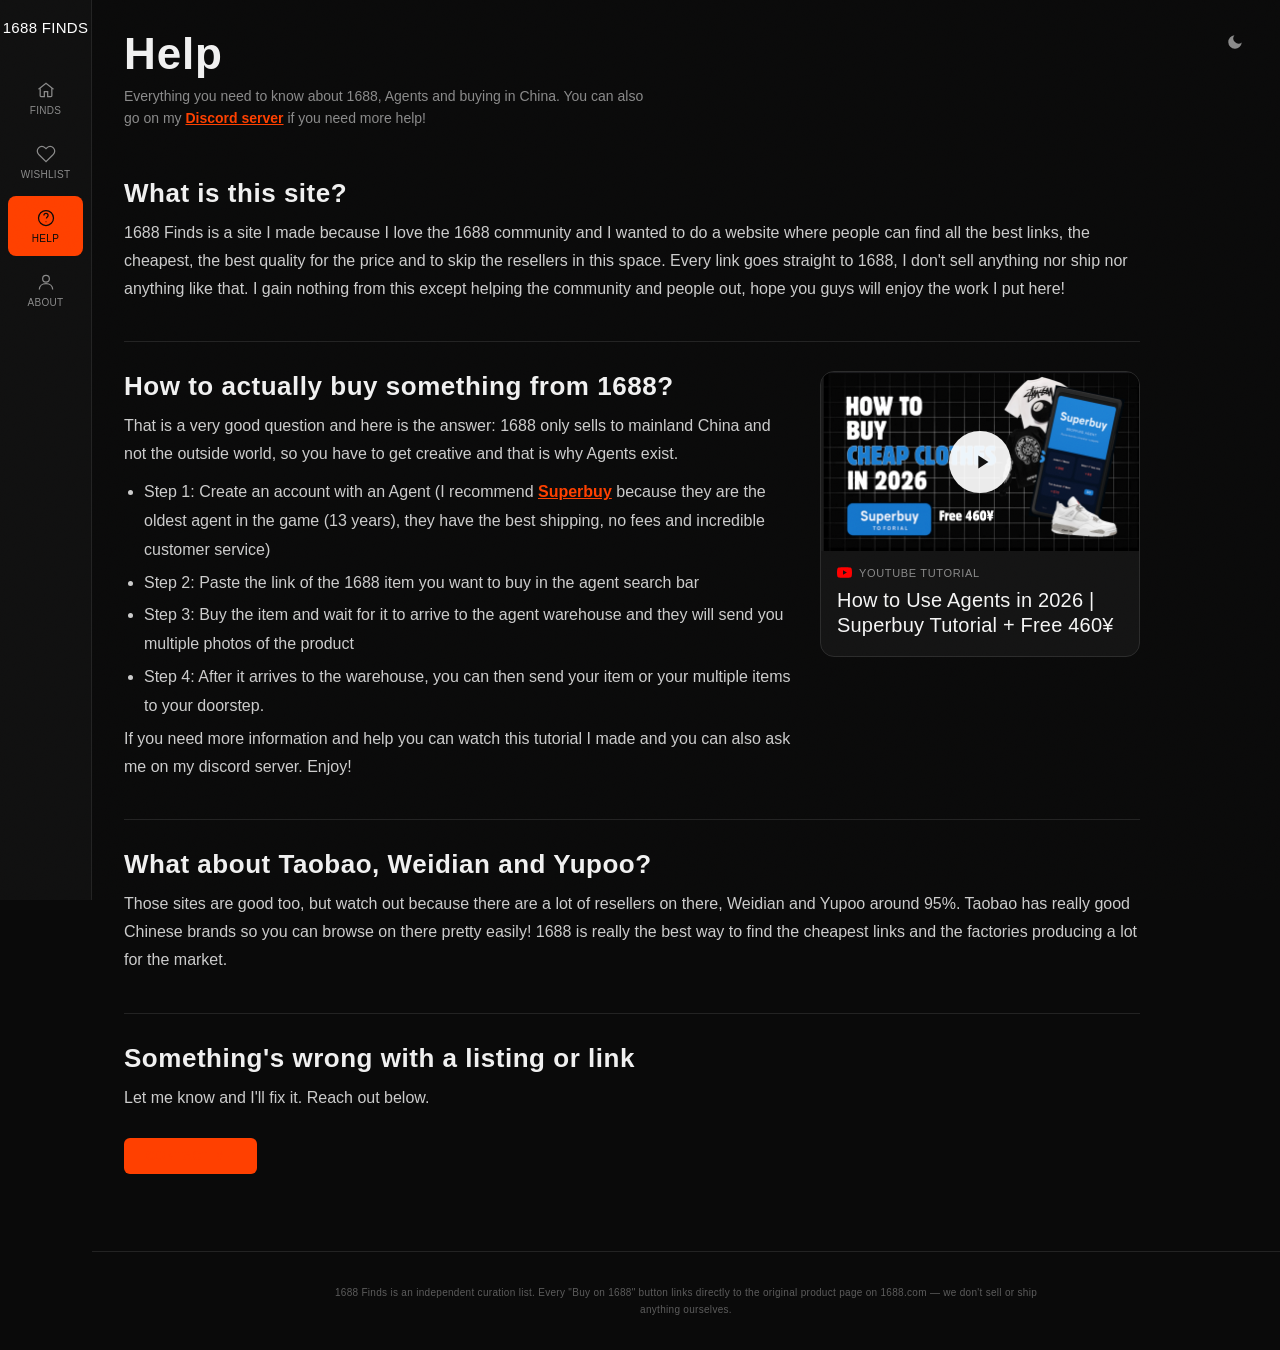
==== commit 661ddd3c: "Remove 'Tommy's' from site title and text" ====
--- a/help.html
+++ b/help.html
@@ -4,7 +4,7 @@
 <meta charset="UTF-8" />
 <script>if(localStorage.getItem("tf_theme")==="light")document.documentElement.classList.add("light");</script>
 <meta name="viewport" content="width=device-width, initial-scale=1.0" />
-<title>Help — Tommy's 1688 Finds</title>
+<title>Help — 1688 Finds</title>
 <link rel="icon" href="data:image/svg+xml,%3Csvg xmlns='http://www.w3.org/2000/svg' viewBox='0 0 100 100'%3E%3Crect width='100' height='100' rx='16' fill='%230a0a0a'/%3E%3Ctext x='50' y='68' font-family='Arial,sans-serif' font-size='58' font-weight='900' fill='%23fff' text-anchor='middle'%3ET%3C/text%3E%3C/svg%3E" />
 <link rel="preconnect" href="https://fonts.googleapis.com" />
 <link href="https://fonts.googleapis.com/css2?family=Archivo+Narrow:wght@400;500;600&family=Bebas+Neue&display=swap" rel="stylesheet" />
@@ -22,7 +22,7 @@
     --text: #f0f0f0;
     --muted: #8a8a8a;
     --muted2: #5c5c5c;
-    --accent: #ff6a00;
+    --accent: #ff4000;
   }
 
   :root.light {
@@ -111,12 +111,12 @@
   .hero { position: relative; padding: 1.8rem 2rem 1.6rem; display: flex; align-items: center; justify-content: space-between; flex-wrap: wrap; gap: 1rem; overflow: hidden; }
   .hero::before {
     content: ''; position: absolute; top: -60%; left: -8%; width: 420px; height: 420px;
-    background: radial-gradient(circle, rgba(255,106,0,.16) 0%, transparent 70%);
+    background: radial-gradient(circle, rgba(255,64,0,.16) 0%, transparent 70%);
     pointer-events: none; z-index: 0;
   }
   .hero-title, .hero-meta { position: relative; z-index: 1; }
   .hero-title { font-family: 'Bebas Neue', sans-serif; font-size: clamp(28px, 4vw, 40px); letter-spacing: .02em; }
-  .hero-title .accent { color: var(--accent); text-shadow: 0 0 24px rgba(255,106,0,.35); }
+  .hero-title .accent { color: var(--accent); text-shadow: 0 0 24px rgba(255,64,0,.35); }
   .hero-meta { font-size: 11px; letter-spacing: .08em; text-transform: uppercase; color: var(--muted); display: flex; gap: 18px; }
   .hero-meta strong { color: var(--text); }
 
@@ -266,7 +266,7 @@
 <div class="layout">
 
   <aside class="sidebar">
-    <div class="logo">TOMMY'S<span>1688 FINDS</span></div>
+    <div class="logo">1688 FINDS</div>
     <nav class="side-nav">
       <a class="side-item" href="index.html">
         <svg viewBox="0 0 24 24" fill="none" stroke="currentColor" stroke-width="1.5"><path d="M3 11l9-7 9 7"/><path d="M5 10v9a1 1 0 0 0 1 1h4v-6h4v6h4a1 1 0 0 0 1-1v-9"/></svg>
@@ -280,6 +280,10 @@
         <svg viewBox="0 0 24 24" fill="none" stroke="currentColor" stroke-width="1.5"><circle cx="12" cy="12" r="9"/><path d="M9.5 9a2.5 2.5 0 0 1 5 0c0 1.5-2 2-2 3.5"/><circle cx="12" cy="16.5" r=".6" fill="currentColor" stroke="none"/></svg>
         Help
       </a>
+      <a class="side-item" href="about.html">
+        <svg viewBox="0 0 24 24" fill="none" stroke="currentColor" stroke-width="1.5"><circle cx="12" cy="8" r="4"/><path d="M4 21c0-4.4 3.6-7 8-7s8 2.6 8 7"/></svg>
+        About
+      </a>
     </nav>
   </aside>
 
@@ -300,7 +304,7 @@
 
       <div class="help-section">
         <h2>What is this site?</h2>
-        <p>Tommy's 1688 Finds is a site I made because I love the 1688 community and I wanted to do a website where people can find all the best links, the cheapest, the best quality for the price and to skip the resellers in this space. Every link goes straight to 1688, I don't sell anything nor ship nor anything like that. I gain nothing from this except helping the community and people out, hope you guys will enjoy the work I put here!</p>
+        <p>1688 Finds is a site I made because I love the 1688 community and I wanted to do a website where people can find all the best links, the cheapest, the best quality for the price and to skip the resellers in this space. Every link goes straight to 1688, I don't sell anything nor ship nor anything like that. I gain nothing from this except helping the community and people out, hope you guys will enjoy the work I put here!</p>
       </div>
 
       <div class="help-section">
@@ -342,13 +346,13 @@
       <div class="help-section">
         <h2>Something's wrong with a listing or link</h2>
         <p>Let me know and I'll fix it. Reach out below.</p>
-        <a class="help-contact" href="mailto:youremail@example.com?subject=Tommy's%201688%20Finds%20-%20Issue">Contact Me</a>
+        <a class="help-contact" href="mailto:youremail@example.com?subject=1688%20Finds%20-%20Issue">Contact Me</a>
       </div>
 
     </div>
 
     <footer>
-      <p>Tommy's 1688 Finds is an independent curation list. Every "Buy on 1688" button links directly to the original product page on 1688.com — we don't sell or ship anything ourselves.</p>
+      <p>1688 Finds is an independent curation list. Every "Buy on 1688" button links directly to the original product page on 1688.com — we don't sell or ship anything ourselves.</p>
     </footer>
 
   </div>
